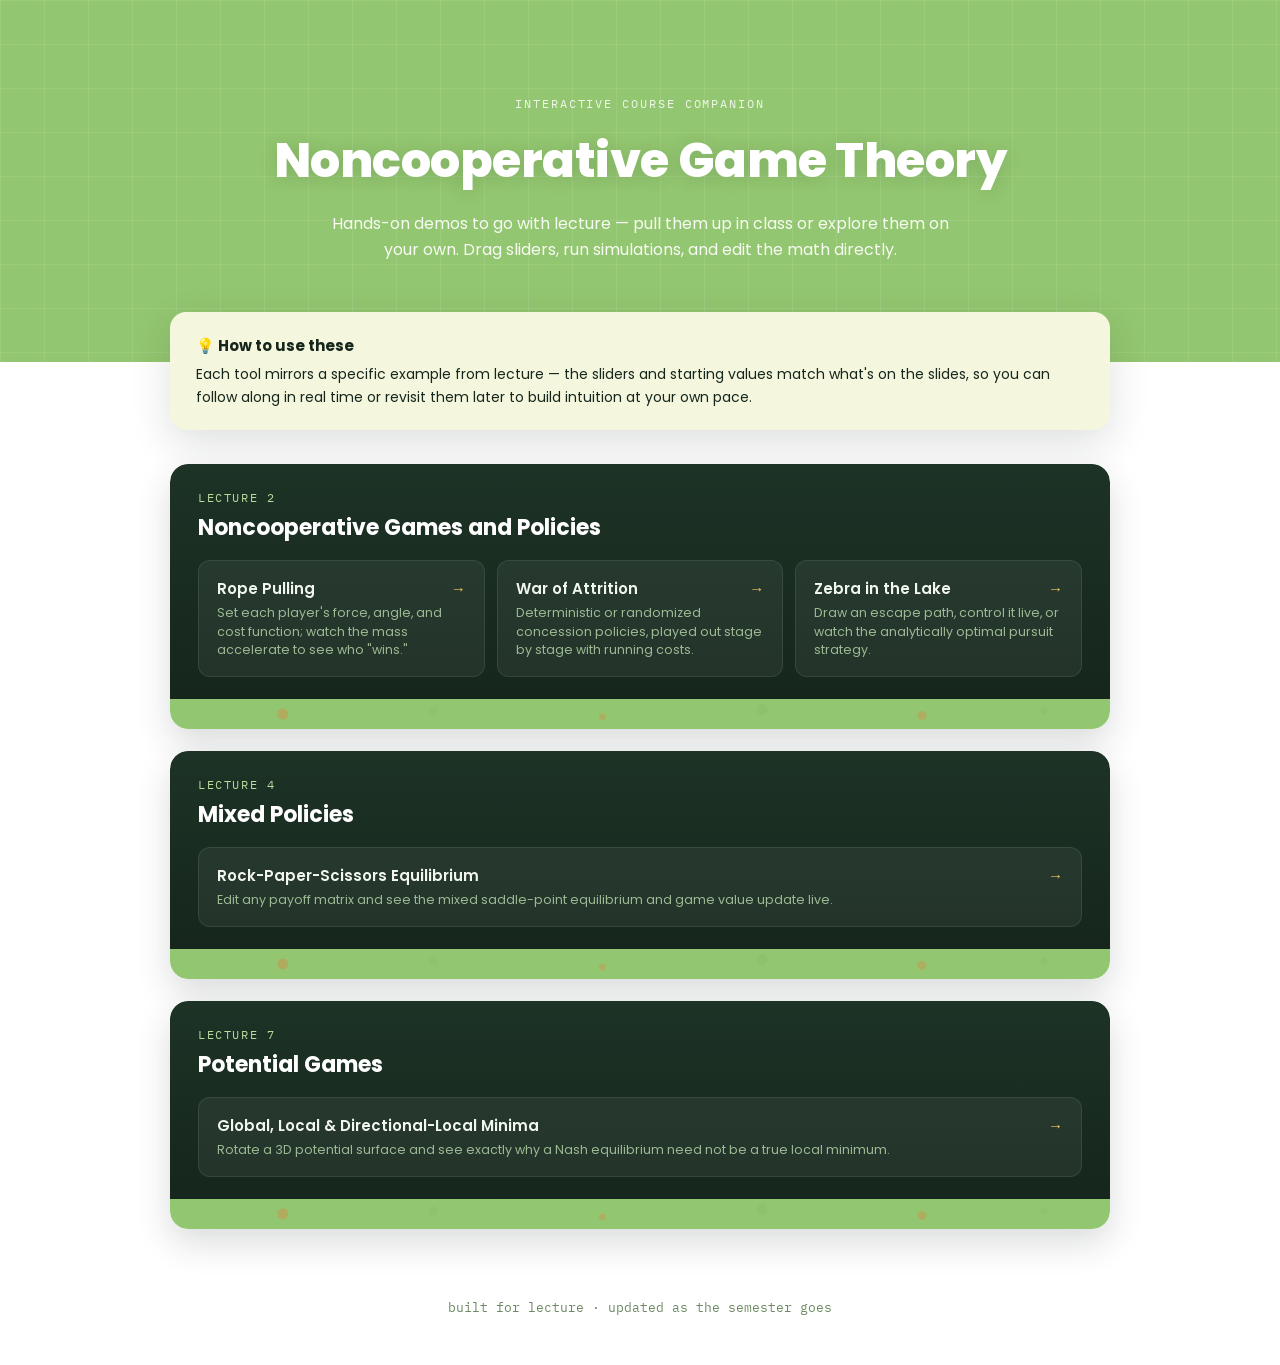
==== index.html @ b0e28b1b "Initial commit: course site Co-Authored-By: Claude Sonnet 5 <noreply@anthropic.com>" ====
<!DOCTYPE html>
<html lang="en">
<head>
<meta charset="UTF-8">
<meta name="viewport" content="width=device-width, initial-scale=1.0">
<title>Noncooperative Game Theory — Interactive Demos</title>
<style>
  @import url('https://fonts.googleapis.com/css2?family=Poppins:wght@400;500;600;700;800&family=IBM+Plex+Mono:wght@400;500;600&display=swap');

  :root{
    --bg: #FFFFFF;
    --panel: #1D3326;
    --panel-2: #16261C;
    --sage: #93C670;
    --sage-dim: #B9DA9E;
    --cream: #F4F6DE;
    --text: #F2F7ED;
    --text-dim: #9DBB94;
    --text-on-cream: #16261C;
    --p1: #D9A441;
    --p2: #4FA88A;
    --gold: #F0C55C;
    --border: rgba(157,187,148,0.14);
  }
  *{ box-sizing: border-box; }
  body{
    margin:0;
    background: var(--bg);
    color: var(--text-on-cream);
    font-family: 'Poppins', system-ui, sans-serif;
    -webkit-font-smoothing: antialiased;
  }

  /* ---------- hero (title-slide look) ---------- */
  .hero{
    position: relative;
    background: var(--sage);
    overflow: hidden;
    padding: 90px 24px 100px;
    text-align: center;
  }
  .hero::before{
    content:"";
    position:absolute; inset:0;
    background:
      linear-gradient(rgba(255,255,255,0.18) 1px, transparent 1px) 0 0/44px 44px,
      linear-gradient(90deg, rgba(255,255,255,0.18) 1px, transparent 1px) 0 0/44px 44px;
    opacity: 0.5;
  }
  .hero-dots{ position:absolute; inset:0; pointer-events:none; }
  .hero h1{
    position: relative;
    font-family:'Poppins',sans-serif; font-weight:800;
    font-size: clamp(30px, 5vw, 48px);
    color:#FFFFFF; margin: 0 0 14px; letter-spacing:-0.01em;
    text-shadow: 0 2px 18px rgba(22,38,28,0.15);
  }
  .hero p{
    position: relative;
    font-size: 16px; color: rgba(255,255,255,0.92); max-width: 620px; margin: 0 auto;
    line-height: 1.6;
  }
  .hero .eyebrow{
    position: relative;
    font-family:'IBM Plex Mono',monospace; font-size:12px; letter-spacing:0.16em; text-transform:uppercase;
    color: rgba(255,255,255,0.85); margin-bottom: 14px; display:inline-block;
  }

  /* ---------- content ---------- */
  .wrap{ max-width: 980px; margin: -50px auto 60px; padding: 0 20px; position:relative; }

  .intro-card{
    background: var(--cream); color: var(--text-on-cream);
    border-radius: 16px; padding: 22px 26px; margin-bottom: 34px;
    box-shadow: 0 14px 40px rgba(22,38,28,0.14);
  }
  .intro-card b{ font-weight:700; }
  .intro-card .ptitle{
    font-weight:700; font-size:15px; margin-bottom:6px; display:flex; align-items:center; gap:8px;
  }
  .intro-card p{ margin:0; font-size:14px; line-height:1.6; }

  .lecture{
    background: linear-gradient(180deg, var(--panel), var(--panel-2));
    border-radius: 18px;
    padding: 26px 28px 22px;
    margin-bottom: 22px;
    color: var(--text);
    box-shadow: 0 14px 34px rgba(22,38,28,0.16);
    overflow: hidden;
    position: relative;
  }
  .lecture .lnum{
    font-family:'IBM Plex Mono',monospace; font-size:11.5px; letter-spacing:0.14em; text-transform:uppercase;
    color: var(--sage-dim); margin: 0 0 6px;
  }
  .lecture h2{
    font-family:'Poppins',sans-serif; font-weight:700; font-size:22px; margin: 0 0 16px; color:#FFFFFF;
  }
  .demo-grid{ display:grid; grid-template-columns: repeat(auto-fit, minmax(240px, 1fr)); gap: 12px; }
  .demo-card{
    display:block; text-decoration:none; color: inherit;
    background: rgba(255,255,255,0.06); border:1px solid var(--border); border-radius: 12px;
    padding: 16px 18px; transition: background .15s ease, transform .15s ease;
  }
  .demo-card:hover{ background: rgba(255,255,255,0.12); transform: translateY(-2px); }
  .demo-card .dtitle{
    font-family:'Poppins',sans-serif; font-weight:600; font-size:15px; margin-bottom:4px;
    display:flex; align-items:center; justify-content:space-between; gap:8px;
  }
  .demo-card .dtitle .arrow{ color: var(--gold); transition: transform .15s ease; }
  .demo-card:hover .dtitle .arrow{ transform: translateX(3px); }
  .demo-card .ddesc{ font-size:12.5px; color: var(--text-dim); line-height:1.5; }

  .stripe{
    height: 30px;
    background:
      radial-gradient(circle at 12% 50%, rgba(200,150,80,0.55) 0 5px, transparent 6px),
      radial-gradient(circle at 28% 40%, rgba(140,190,110,0.55) 0 4px, transparent 5px),
      radial-gradient(circle at 46% 60%, rgba(200,150,80,0.5) 0 3px, transparent 4px),
      radial-gradient(circle at 63% 35%, rgba(140,190,110,0.6) 0 5px, transparent 6px),
      radial-gradient(circle at 80% 55%, rgba(200,150,80,0.5) 0 4px, transparent 5px),
      radial-gradient(circle at 93% 40%, rgba(140,190,110,0.55) 0 3px, transparent 4px),
      var(--sage);
    border-radius: 0 0 18px 18px;
    margin-top: -18px;
  }
  .lecture-wrap{ border-radius: 18px; overflow:hidden; margin-bottom: 22px; box-shadow: 0 14px 34px rgba(22,38,28,0.16); }
  .lecture-wrap .lecture{ margin-bottom:0; box-shadow:none; border-radius: 18px 18px 0 0; }
  .lecture-wrap .stripe{ margin-top:0; border-radius:0 0 18px 18px; }

  footer{ text-align:center; padding: 10px 20px 50px; color:#6E8A64; font-size:12.5px; font-family:'IBM Plex Mono',monospace; }
</style>
</head>
<body>

  <div class="hero">
    <span class="eyebrow">Interactive Course Companion</span>
    <h1>Noncooperative Game Theory</h1>
    <p>Hands-on demos to go with lecture — pull them up in class or explore them on your own. Drag sliders, run simulations, and edit the math directly.</p>
  </div>

  <div class="wrap">

    <div class="intro-card">
      <div class="ptitle">💡 How to use these</div>
      <p>Each tool mirrors a specific example from lecture — the sliders and starting values match what's on the slides, so you can follow along in real time or revisit them later to build intuition at your own pace.</p>
    </div>

    <div class="lecture-wrap">
      <div class="lecture">
        <p class="lnum">Lecture 2</p>
        <h2>Noncooperative Games and Policies</h2>
        <div class="demo-grid">
          <a class="demo-card" href="lecture-2/rope-pulling.html">
            <div class="dtitle">Rope Pulling <span class="arrow">→</span></div>
            <div class="ddesc">Set each player's force, angle, and cost function; watch the mass accelerate to see who "wins."</div>
          </a>
          <a class="demo-card" href="lecture-2/war-of-attrition.html">
            <div class="dtitle">War of Attrition <span class="arrow">→</span></div>
            <div class="ddesc">Deterministic or randomized concession policies, played out stage by stage with running costs.</div>
          </a>
          <a class="demo-card" href="lecture-2/zebra-lake.html">
            <div class="dtitle">Zebra in the Lake <span class="arrow">→</span></div>
            <div class="ddesc">Draw an escape path, control it live, or watch the analytically optimal pursuit strategy.</div>
          </a>
        </div>
      </div>
      <div class="stripe"></div>
    </div>

    <div class="lecture-wrap">
      <div class="lecture">
        <p class="lnum">Lecture 4</p>
        <h2>Mixed Policies</h2>
        <div class="demo-grid">
          <a class="demo-card" href="lecture-4/rps-equilibrium.html">
            <div class="dtitle">Rock-Paper-Scissors Equilibrium <span class="arrow">→</span></div>
            <div class="ddesc">Edit any payoff matrix and see the mixed saddle-point equilibrium and game value update live.</div>
          </a>
        </div>
      </div>
      <div class="stripe"></div>
    </div>

    <div class="lecture-wrap">
      <div class="lecture">
        <p class="lnum">Lecture 7</p>
        <h2>Potential Games</h2>
        <div class="demo-grid">
          <a class="demo-card" href="lecture-7/potential-game-minima.html">
            <div class="dtitle">Global, Local &amp; Directional-Local Minima <span class="arrow">→</span></div>
            <div class="ddesc">Rotate a 3D potential surface and see exactly why a Nash equilibrium need not be a true local minimum.</div>
          </a>
        </div>
      </div>
      <div class="stripe"></div>
    </div>

  </div>

  <footer>built for lecture &middot; updated as the semester goes</footer>

</body>
</html>
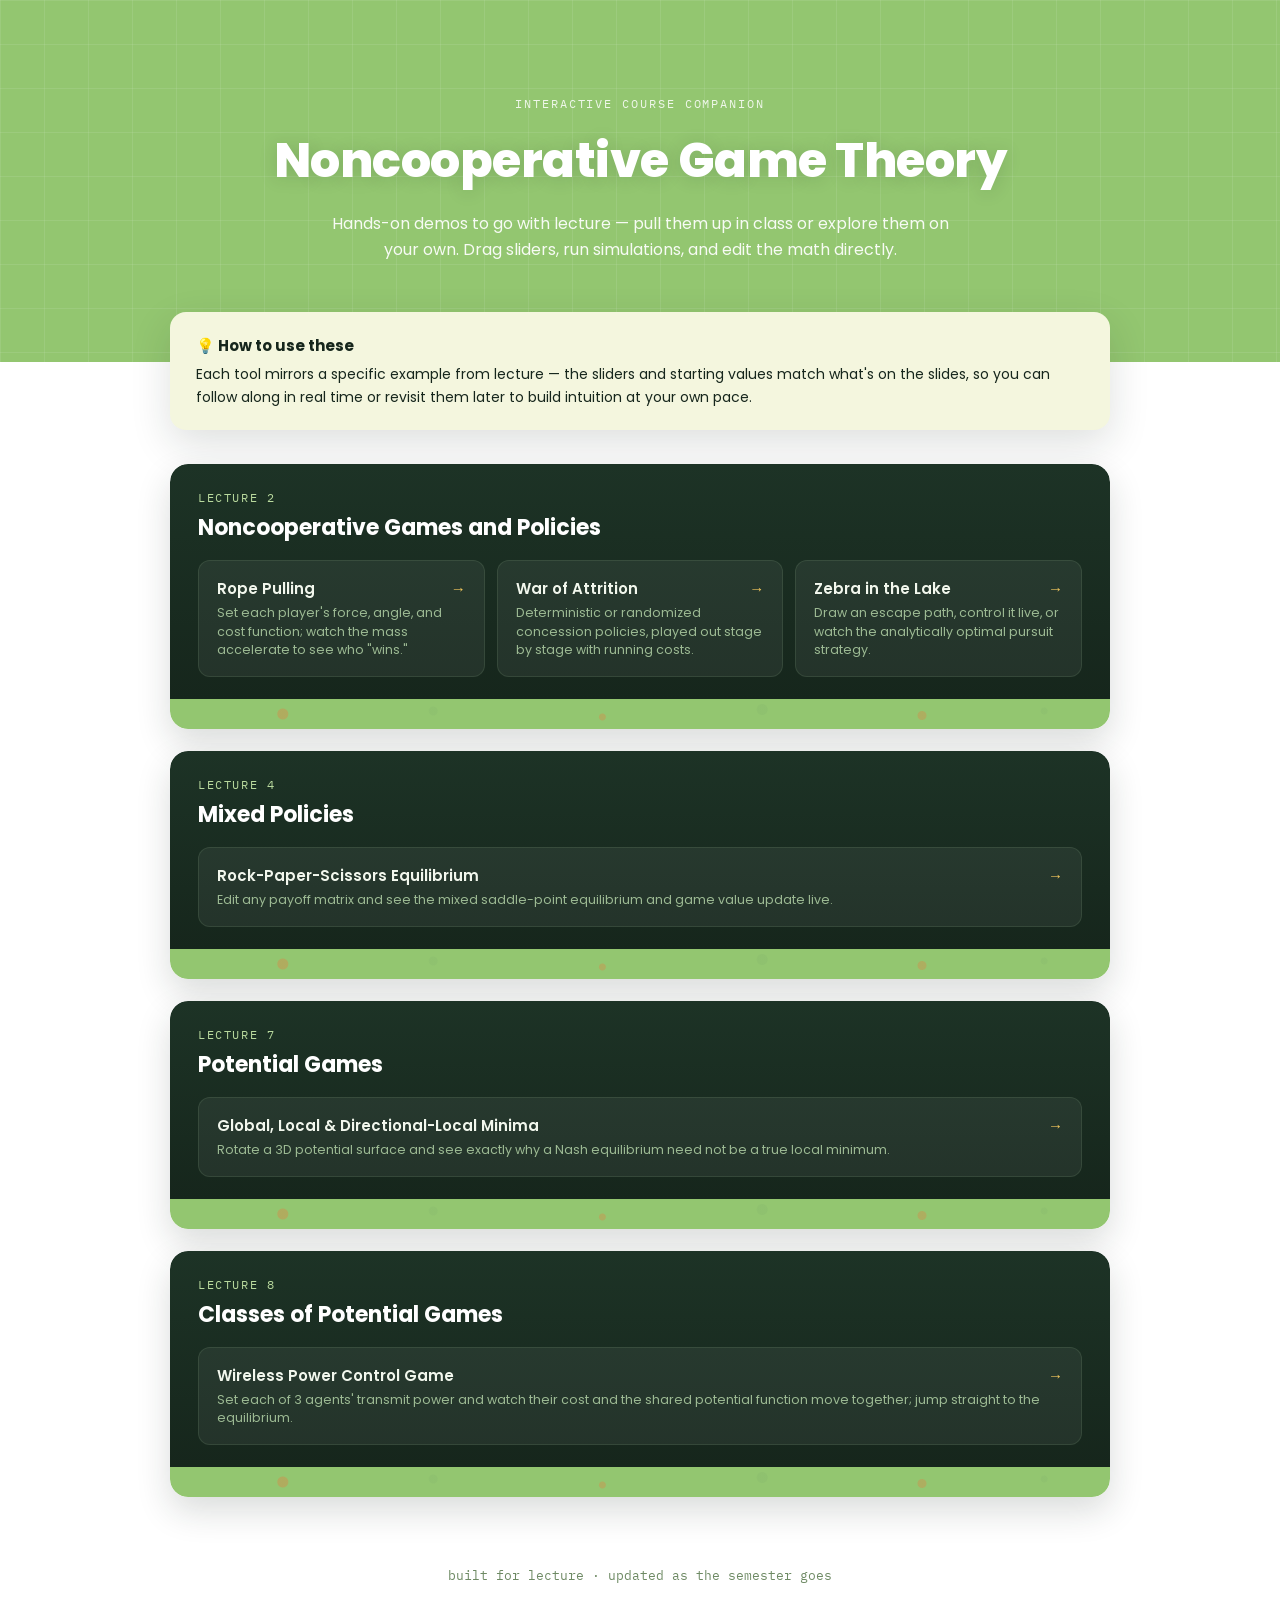
==== commit 8f5629b2: "Add Lecture 8 wireless power control game demo Interactive 3-player demo of the wireless power contr" ====
--- a/index.html
+++ b/index.html
@@ -197,6 +197,20 @@
       <div class="stripe"></div>
     </div>
 
+    <div class="lecture-wrap">
+      <div class="lecture">
+        <p class="lnum">Lecture 8</p>
+        <h2>Classes of Potential Games</h2>
+        <div class="demo-grid">
+          <a class="demo-card" href="lecture-8/wireless-power-control.html">
+            <div class="dtitle">Wireless Power Control Game <span class="arrow">→</span></div>
+            <div class="ddesc">Set each of 3 agents' transmit power and watch their cost and the shared potential function move together; jump straight to the equilibrium.</div>
+          </a>
+        </div>
+      </div>
+      <div class="stripe"></div>
+    </div>
+
   </div>
 
   <footer>built for lecture &middot; updated as the semester goes</footer>
